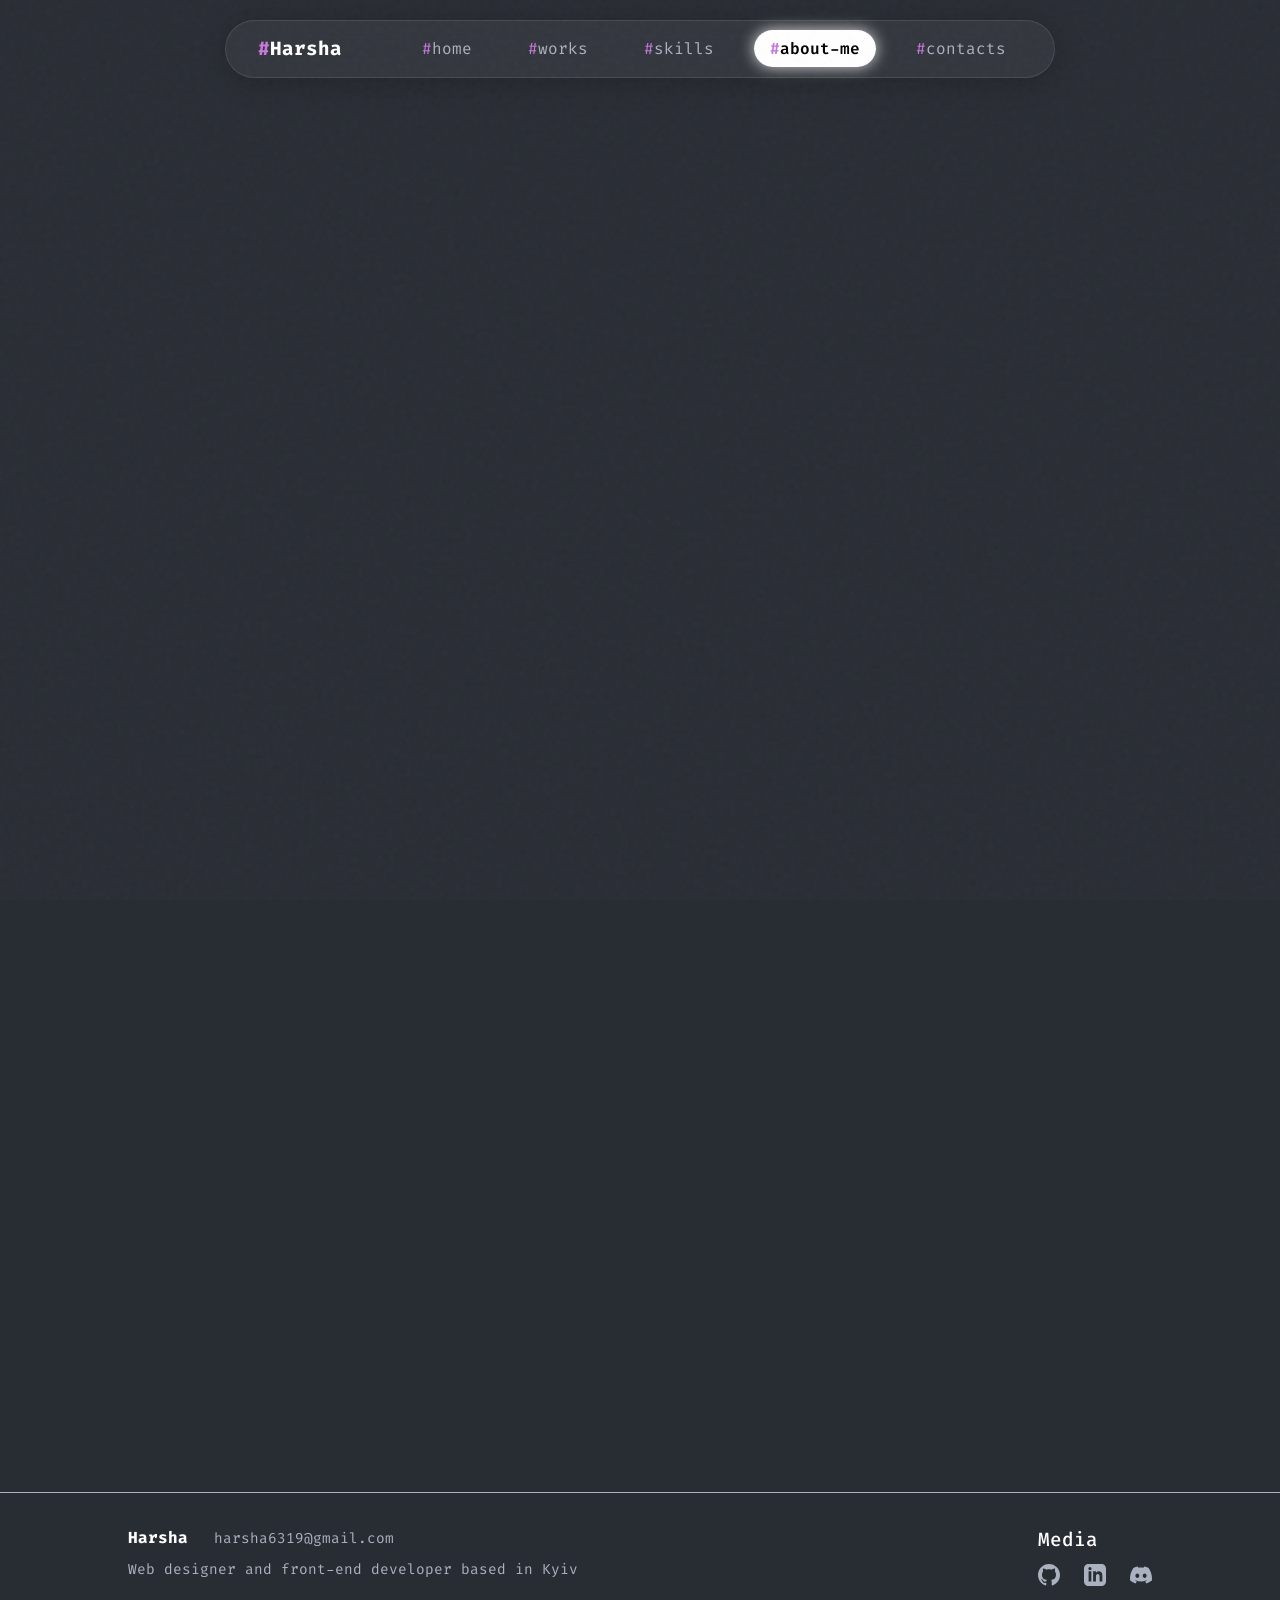
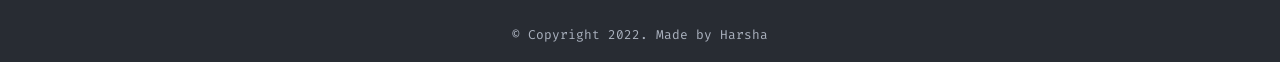
==== about.html @ 367b4598 "added about.html" ====
<!DOCTYPE html>
<html lang="en">
<head>
    <meta charset="UTF-8">
    <meta name="viewport" content="width=device-width, initial-scale=1.0">
    <title>About Me - Harsha</title>
    <link rel="stylesheet" href="style.css">
    <link rel="preconnect" href="https://fonts.googleapis.com">
    <link rel="preconnect" href="https://fonts.gstatic.com" crossorigin>
    <link href="https://fonts.googleapis.com/css2?family=Fira+Code:wght@400;500;600;700&display=swap" rel="stylesheet">
</head>
<body style="overflow-x: hidden;">
    <header class="navbar hidden-on-load">
        <div class="logo"><span class="accent">#</span>Harsha</div>
        <nav>
            <ul class="nav-links">
                <li><a href="index.html#home"><span class="accent">#</span>home</a></li>
                <li><a href="projects.html"><span class="accent">#</span>works</a></li>
                <li><a href="index.html#skills"><span class="accent">#</span>skills</a></li>
                <li><a href="about.html" class="active"><span class="accent">#</span>about-me</a></li>
                <li><a href="index.html#contacts"><span class="accent">#</span>contacts</a></li>
            </ul>
        </nav>
    </header>

    <main style="max-width: 1400px; padding: 160px 4% 0; margin-bottom: 2rem;">
        <section class="about-full-page animate-on-scroll">
            
            <!-- Context Block -->
            <div class="about-story">
                <h1 class="gradient-text stagger-1 text-reveal">My Digital Journey</h1>
                <h3 class="stagger-2 text-reveal" >Front-end Engineer blending logic with vivid aesthetics.</h3>
                
                <div class="story-paragraphs stagger-3 text-reveal">
                    <p>Currently pursuing software development at <strong style="color:#C778DD; font-weight: 600;">NxtWave Institute of Advanced Technologies (NIAT)</strong>, where I am building a solid foundation in full-stack development using the <span class="code-hl hl-purple">MERN stack</span> (<span class="code-hl hl-green">MongoDB</span>, <span class="code-hl hl-blue">Express.js</span>, <span class="code-hl hl-blue">React</span>, <span class="code-hl hl-green">Node.js</span>). I also have hands-on knowledge of <span class="code-hl hl-yellow">Python</span> and <span class="code-hl hl-orange">SQL</span>, which I use for problem-solving, data handling, and backend logic implementation.</p>
                    <p>The program emphasizes practical, project-based learning, enabling me to design and develop real-world applications, work with <span class="code-hl hl-purple">RESTful APIs</span>, and understand scalable <span class="code-hl hl-blue">system architecture</span>. Through continuous practice and building, I am improving my ability to write clean, efficient, and maintainable code.</p>
                    <p>I am highly curious and eager to learn new technologies, consistently exploring areas such as <span class="code-hl hl-yellow">AI-driven systems</span>, automation, and intelligent application development. Alongside my technical journey, I am deeply interested in entrepreneurship and actively think about how to turn ideas into <span class="code-hl hl-green">real products</span>. I enjoy experimenting with new concepts, solving meaningful problems, and building solutions that can scale and create real impact.</p>
                </div>
                
                <a href="index.html#contacts" class="btn btn-primary stagger-4 text-reveal" style="margin-top: 2rem;">Let's build something -></a>
            </div>

            <!-- Parallax Collage Grid -->
            <div class="collage-grid stagger-4 text-reveal">
                <div class="collage-item img-1">
                    <img src="assets/ai_boy_entrepreneur.png" alt="AI Tech Entrepreneur">
                </div>
                <div class="collage-item img-2">
                    <img src="assets/dev_boy_workspace.png" alt="Male Developer UI Workspace">
                </div>
                <div class="collage-item img-3 box-glow">
                    <div class="glass-orb">
                        <code>const create = () => {<br>&nbsp;&nbsp;return "Magic";<br>}</code>
                    </div>
                </div>
            </div>

        </section>
    </main>

    <!-- Basic Footer copy -->
    <footer>
        <div class="footer-content">
            <div class="footer-brand">
                <div class="logo">Harsha <span>harsha6319@gmail.com</span></div>
                <p>Web designer and front-end developer based in Kyiv</p>
            </div>
            <div class="footer-socials">
                <h3>Media</h3>
                <div class="social-icons">
                    <a href="https://github.com/Harsha6319" target="_blank" aria-label="GitHub"><svg fill="currentColor" viewBox="0 0 24 24" width="22" height="22"><path d="M12 0c-6.626 0-12 5.373-12 12 0 5.302 3.438 9.8 8.207 11.387.599.111.793-.261.793-.577v-2.234c-3.338.726-4.033-1.416-4.033-1.416-.546-1.387-1.333-1.756-1.333-1.756-1.089-.745.083-.729.083-.729 1.205.084 1.839 1.237 1.839 1.237 1.07 1.834 2.807 1.304 3.492.997.107-.775.418-1.305.762-1.604-2.665-.305-5.467-1.334-5.467-5.931 0-1.311.469-2.381 1.236-3.221-.124-.303-.535-1.524.117-3.176 0 0 1.008-.322 3.301 1.23.957-.266 1.983-.399 3.003-.404 1.02.005 2.047.138 3.006.404 2.291-1.552 3.297-1.23 3.297-1.23.653 1.653.242 2.874.118 3.176.77.84 1.235 1.911 1.235 3.221 0 4.609-2.807 5.624-5.479 5.921.43.372.823 1.102.823 2.222v3.293c0 .319.192.694.801.576 4.765-1.589 8.199-6.086 8.199-11.386 0-6.627-5.373-12-12-12z"/></svg></a>
                    <a href="https://www.linkedin.com/in/harsha-praneeth-446b1736b" target="_blank" aria-label="LinkedIn"><svg fill="currentColor" viewBox="0 0 24 24" width="22" height="22"><path d="M19 0h-14c-2.761 0-5 2.239-5 5v14c0 2.761 2.239 5 5 5h14c2.762 0 5-2.239 5-5v-14c0-2.761-2.238-5-5-5zm-11 19h-3v-11h3v11zm-1.5-12.268c-.966 0-1.75-.79-1.75-1.764s.784-1.764 1.75-1.764 1.75.79 1.75 1.764-.783 1.764-1.75 1.764zm13.5 12.268h-3v-5.604c0-3.368-4-3.113-4 0v5.604h-3v-11h3v1.765c1.396-2.586 7-2.777 7 2.476v6.759z"/></svg></a>
                    <a href="https://discordapp.com/users/harsha05985" target="_blank" aria-label="Discord"><svg fill="currentColor" viewBox="0 0 24 24" width="22" height="22"><path d="M20.317 4.3698a19.7913 19.7913 0 00-4.8851-1.5152.0741.0741 0 00-.0785.0371c-.211.3753-.4447.8648-.6083 1.2495-1.8447-.2762-3.68-.2762-5.4868 0-.1636-.3933-.4058-.8742-.6177-1.2495a.077.077 0 00-.0785-.037 19.7363 19.7363 0 00-4.8852 1.515.0699.0699 0 00-.0321.0277C.5334 9.0458-.319 13.5799.0992 18.0578a.0824.0824 0 00.0312.0561c2.0528 1.5076 4.0413 2.4228 5.9929 3.0294a.0777.0777 0 00.0842-.0276c.4616-.6304.8731-1.2952 1.226-1.9942a.076.076 0 00-.0416-.1057c-.6528-.2476-1.2743-.5495-1.8722-.8923a.077.077 0 01-.0076-.1277c.1258-.0943.2517-.1923.3718-.2914a.0743.0743 0 01.0776-.0105c3.9278 1.7933 8.18 1.7933 12.0614 0a.0739.0739 0 01.0785.0095c.1202.099.246.1981.3728.2924a.077.077 0 01-.0066.1276 12.2986 12.2986 0 01-1.873.8914.0766.0766 0 00-.0407.1067c.3604.698.7719 1.3628 1.225 1.9932a.076.076 0 00.0842.0286c1.961-.6067 3.9495-1.5219 6.0023-3.0294a.077.077 0 00.0313-.0552c.5004-5.177-.8382-9.6739-3.5485-13.6604a.061.061 0 00-.0312-.0286zM8.02 15.3312c-1.1825 0-2.1569-1.0857-2.1569-2.419 0-1.3332.9555-2.4189 2.157-2.4189 1.2108 0 2.1757 1.0952 2.1568 2.419 0 1.3332-.9555 2.4189-2.1569 2.4189zm7.9748 0c-1.1825 0-2.1569-1.0857-2.1569-2.419 0-1.3332.9554-2.4189 2.1569-2.4189 1.2108 0 2.1757 1.0952 2.1568 2.419 0 1.3332-.946 2.4189-2.1568 2.4189Z"/></svg></a>
                </div>
            </div>
        </div>
        <div class="footer-bottom">
            <p>&copy; Copyright 2022. Made by Harsha</p>
        </div>
    </footer>
    <script src="script.js"></script>
</body>
</html>
---- style.css ----
:root {
    --bg-color: #282C33;
    --primary-color: #C778DD;
    --text-main: #FFFFFF;
    --text-muted: #ABB2BF;
    --border-color: #ABB2BF;
    --btn-hover-scale: 1.05;
}

* {
    margin: 0;
    padding: 0;
    box-sizing: border-box;
    font-family: 'Fira Code', monospace;
}

.small_logo {
    width: 60px;
    height: 60px;
    /* border-radius: 50%; */
    object-fit: cover;
    position: absolute;
    top: 50px;
}

html {
    scroll-behavior: smooth;
}

body {
    background-color: var(--bg-color);
    color: var(--text-muted);
    line-height: 1.6;
    overflow-x: hidden;
}

h1,
h2,
h3,
h4,
h5,
h6 {
    color: var(--text-main);
    font-weight: 500;
}

a {
    text-decoration: none;
    color: inherit;
    transition: color 0.3s ease;
}

.accent {
    color: var(--primary-color);
}

.highlight {
    color: var(--text-main);
}

/* Base Animations (like Framer template) */
.hidden-on-load {
    opacity: 0;
    transform: translateY(-20px);
    animation: fadeInDown 0.8s forwards ease-out;
}

.text-reveal {
    opacity: 0;
    transform: translateY(30px);
    animation: fadeInUp 0.8s forwards cubic-bezier(0.175, 0.885, 0.32, 1.275);
}

.stagger-1 {
    animation-delay: 0.1s;
}

.stagger-2 {
    animation-delay: 0.3s;
}

.stagger-3 {
    animation-delay: 0.5s;
}

.stagger-4 {
    animation-delay: 0.7s;
}

@keyframes fadeInDown {
    to {
        opacity: 1;
        transform: translateY(0);
    }
}

@keyframes fadeInUp {
    to {
        opacity: 1;
        transform: translateY(0);
    }
}

/* Scroll Animations */
.animate-on-scroll {
    opacity: 0;
    transform: translateY(40px);
    transition: opacity 0.8s cubic-bezier(0.175, 0.885, 0.32, 1.275), transform 0.8s cubic-bezier(0.175, 0.885, 0.32, 1.275);
}

.animate-on-scroll.is-visible {
    opacity: 1;
    transform: translateY(0);
}

.animate-card {
    opacity: 0;
    transform: translateY(40px);
    transition: all 0.6s cubic-bezier(0.175, 0.885, 0.32, 1.275);
}

.is-visible .animate-card {
    opacity: 1;
    transform: translateY(0);
}

.animate-scale {
    opacity: 0;
    transform: scale(0.9);
    transition: all 0.6s cubic-bezier(0.175, 0.885, 0.32, 1.275);
}

.is-visible .animate-scale {
    opacity: 1;
    transform: scale(1);
}

/* Navbar */
.navbar {
    display: flex;
    align-items: center;
    justify-content: space-between;
    padding: 0.8rem 2rem;
    position: fixed;
    top: 20px;
    left: 50%;
    transform: translateX(-50%);
    background: rgba(255, 255, 255, 0.05);
    backdrop-filter: blur(16px);
    -webkit-backdrop-filter: blur(16px);
    border: 1px solid rgba(255, 255, 255, 0.1);
    border-radius: 50px;
    box-shadow: 0 4px 30px rgba(0, 0, 0, 0.2);
    z-index: 1000;
    gap: 4rem;
    transition: all 0.3s ease;
    width: max-content;
}

.navbar.hidden-on-load {
    opacity: 0;
    transform: translate(-50%, -40px);
    animation: fadeInPill 0.8s forwards ease-out 0.2s;
}

@keyframes fadeInPill {
    to {
        opacity: 1;
        transform: translate(-50%, 0);
    }
}

.logo {
    font-size: 1.2rem;
    font-weight: 700;
    color: var(--text-main);
}

.nav-links {
    list-style: none;
    display: flex;
    gap: 1.5rem;
}

.nav-links a {
    color: var(--text-muted);
    position: relative;
    padding: 0.5rem 1rem;
    border-radius: 50px;
    transition: all 0.3s ease;
}

.nav-links a:hover {
    color: var(--text-main);
    background: rgba(255, 255, 255, 0.1);
}

.nav-links a.active {
    color: #000000;
    background: #FFFFFF;
    box-shadow: 0 0 15px rgba(255, 255, 255, 0.8);
    font-weight: 600;
}

/* Main Container */
main {
    max-width: 1024px;
    margin: 0 auto;
    padding: 100px 5% 0 5%;
}

.section {
    margin-top: 5rem;
    margin-bottom: 5rem;
}

.section-header {
    display: flex;
    justify-content: space-between;
    align-items: center;
    margin-bottom: 3rem;
}

.section-header h2 {
    font-size: 2rem;
    display: flex;
    align-items: center;
}

.section-header h2::after {
    content: '';
    display: inline-block;
    width: 300px;
    height: 1px;
    background: var(--primary-color);
    margin-left: 20px;
    opacity: 0.5;
}

/* Hero Section */
.hero {
    display: flex;
    align-items: center;
    justify-content: space-between;
    min-height: 70vh;
    gap: 4rem;
    position: relative;
    margin-top: 0;
    /* Remove .section spacing so it hits the roof */
}

/* Base Grain Background Element Filter */
body::after {
    content: '';
    position: fixed;
    top: 0;
    left: 0;
    right: 0;
    bottom: 0;
    z-index: 99999;
    pointer-events: none;
    background-image: url('data:image/svg+xml;utf8,%3Csvg viewBox="0 0 200 200" xmlns="http://www.w3.org/2000/svg"%3E%3Cfilter id="noiseFilter"%3E%3CfeTurbulence type="fractalNoise" baseFrequency="0.75" numOctaves="3" stitchTiles="stitch"/%3E%3C/filter%3E%3Crect width="100%25" height="100%25" filter="url(%23noiseFilter)" opacity="0.04"/%3E%3C/svg%3E');
}

/* Framer-Style Concentric Rings Parallax Tracking */
.hero::before {
    content: '';
    position: absolute;
    top: -100px;
    bottom: -100px;
    /* Shift up precisely to the top monitor edge */
    left: 50%;
    transform: translateX(-50%);
    width: 100vw;
    /* Massive edge-to-edge coverage */
    z-index: -2;
    background-image:
        repeating-radial-gradient(circle at center, transparent 0, transparent 50px, rgba(255, 255, 255, 0.03) 51px, transparent 52px);
    background-attachment: fixed;
    pointer-events: none;
}

/* Large Soft Glowing Ambient Spots */
.hero::after {
    content: '';
    position: absolute;
    top: -100px;
    bottom: 0;
    /* Shift up precisely to the top monitor edge */
    left: 50%;
    transform: translateX(-50%);
    width: 100vw;
    /* Massive edge-to-edge coverage */
    z-index: -1;
    background-image:
        radial-gradient(circle at 80% 20%, rgba(199, 120, 221, 0.15) 0%, transparent 60%),
        radial-gradient(circle at 20% 80%, rgba(0, 166, 81, 0.08) 0%, transparent 50%);
    pointer-events: none;
    -webkit-mask-image: linear-gradient(to bottom, black 70%, transparent 100%);
    mask-image: linear-gradient(to bottom, black 70%, transparent 100%);
}

/* 4-Pointed Particles Pulse Engine */
.framer-sparkle {
    position: absolute;
    width: 15px;
    height: 15px;
    background: var(--text-main);
    clip-path: polygon(50% 0%, 61% 35%, 100% 50%, 61% 65%, 50% 100%, 39% 65%, 0% 50%, 39% 35%);
    animation: pulseSparkle 4s infinite cubic-bezier(0.4, 0, 0.2, 1);
    opacity: 0.5;
    z-index: -1;
}

@keyframes pulseSparkle {

    0%,
    100% {
        transform: scale(0.6) rotate(0deg);
        opacity: 0.1;
    }

    50% {
        transform: scale(1.1) rotate(90deg);
        opacity: 0.8;
    }
}

/* Local particle positioning seeds */
.s1 {
    top: 15%;
    left: 10%;
    animation-delay: 0s;
}

.s2 {
    top: 75%;
    left: 80%;
    width: 22px;
    height: 22px;
    animation-delay: 1.2s;
    background: rgba(199, 120, 221, 0.8);
}

.s3 {
    top: 50%;
    left: 45%;
    width: 12px;
    height: 12px;
    animation-delay: 2.5s;
    background: rgba(0, 166, 81, 0.6);
}

.s4 {
    top: 25%;
    left: 85%;
    width: 8px;
    height: 8px;
    animation-delay: 0.7s;
}

.hero-content {
    flex: 1 1 50%;
    max-width: 550px;
}

.hero-content h1 {
    font-size: 2.2rem;
    margin-bottom: 2rem;
    line-height: 1.3;
}

.hero-content p {
    font-size: 1rem;
    margin-bottom: 2.5rem;
}

.hero-illustration {
    position: absolute;
    top: -100px;
    left: 50%;
    transform: translateX(-50%);
    /* Shifts the image up past the navbar to absolute 0px */
    width: 100vw;
    height: 100vh;
    z-index: -1;
    pointer-events: none;
    overflow: hidden;
    display: flex;
    align-items: center;
    justify-content: center;
}

.hero-img-placeholder {
    width: 100%;
    height: 100%;
}

.hero-img-placeholder img {
    width: 100% !important;
    max-width: none !important;
    height: 100% !important;
    object-fit: cover !important;
    border-radius: 0 !important;
    opacity: 0.6;
    -webkit-mask-image: radial-gradient(ellipse at 80% 50%, black 0%, transparent 70%);
    mask-image: radial-gradient(ellipse at 80% 50%, black 0%, transparent 70%);
}

/* Buttons */
.btn {
    display: inline-block;
    padding: 0.6rem 1.8rem;
    border: 2px solid var(--primary-color);
    border-radius: 50px;
    background: transparent;
    color: var(--text-main);
    cursor: pointer;
    transition: all 0.3s cubic-bezier(0.175, 0.885, 0.32, 1.275);
    text-transform: capitalize;
    font-weight: 600;
}

.btn-primary {
    border-color: var(--primary-color);
    box-shadow: 0 0 20px rgba(199, 120, 221, 0.6);
    text-shadow: 0 0 5px rgba(199, 120, 221, 0.5);
}

.pulse-anim {
    animation: pulseAttention 2s infinite cubic-bezier(0.66, 0, 0, 1);
}

.pulse-anim:hover {
    animation: none;
    box-shadow: 0 0 30px rgba(199, 120, 221, 0.9);
}

@keyframes pulseAttention {
    0% {
        transform: scale(1);
        box-shadow: 0 0 20px rgba(199, 120, 221, 0.6), 0 0 0 0 rgba(199, 120, 221, 0.8);
    }

    70% {
        transform: scale(1.05);
        box-shadow: 0 0 20px rgba(199, 120, 221, 0.6), 0 0 0 15px rgba(199, 120, 221, 0);
    }

    100% {
        transform: scale(1);
        box-shadow: 0 0 20px rgba(199, 120, 221, 0.6), 0 0 0 0 rgba(199, 120, 221, 0);
    }
}

.btn-primary:hover {
    background: var(--primary-color);
    color: #000;
    transform: scale(var(--btn-hover-scale));
}

.btn-outline {
    border-color: var(--border-color);
    color: var(--text-main);
}

.btn-outline:hover {
    border-color: var(--primary-color);
    background: rgba(199, 120, 221, 0.1);
    transform: scale(var(--btn-hover-scale));
}

/* Quote */
.quote-section {
    display: flex;
    justify-content: center;
}

.quote-box {
    border: 1px solid var(--border-color);
    padding: 2rem;
    position: relative;
    max-width: 600px;
    background: var(--bg-color);
    font-size: 1.2rem;
}

.quote-box::after {
    content: '"';
    position: absolute;
    top: -25px;
    left: 20px;
    background: var(--bg-color);
    padding: 0 10px;
    font-size: 3rem;
    color: var(--border-color);
    line-height: 1;
}

.quote-author {
    border: 1px solid var(--border-color);
    border-top: none;
    padding: 0.5rem 1rem;
    position: absolute;
    right: 0;
    bottom: -43px;
    background: var(--bg-color);
}

/* Projects */
.projects-grid {
    display: grid;
    grid-template-columns: repeat(auto-fill, minmax(300px, 1fr));
    gap: 1.5rem;
}

.project-card {
    border: 1px solid rgba(255, 255, 255, 0.05);
    /* very soft border */
    border-radius: 16px;
    /* modern curving */
    display: flex;
    flex-direction: column;
    background: rgba(40, 44, 51, 0.4);
    backdrop-filter: blur(12px);
    -webkit-backdrop-filter: blur(12px);
    overflow: hidden;
    /* masks the image nicely */
    transition: all 0.4s cubic-bezier(0.175, 0.885, 0.32, 1.275);
}

.project-card:hover {
    border-color: var(--primary-color);
    box-shadow: 0 15px 35px rgba(199, 120, 221, 0.15);
    transform: translateY(-10px);
}

.project-img {
    height: 180px;
    border-bottom: 1px solid rgba(255, 255, 255, 0.05);
    background-size: cover;
    background-position: center;
    position: relative;
    overflow: hidden;
}

.project-img::before {
    content: '';
    position: absolute;
    top: 0;
    left: 0;
    right: 0;
    bottom: 0;
    background: rgba(40, 44, 51, 0.3);
    transition: background 0.3s;
}

.project-card:hover .project-img::before {
    background: rgba(40, 44, 51, 0);
}

/* Project Screenshots */
.project-img.rps-bg {
    background-image: url('assets/proj_rps.png');
}

.project-img.ttt-bg {
    background-image: url('assets/proj_ttt.png');
}

.project-img.curr-bg {
    background-image: url('assets/proj_curr.png');
}

.project-tech {
    padding: 1rem;
    border-bottom: 1px solid rgba(255, 255, 255, 0.05);
    display: flex;
    flex-wrap: wrap;
    gap: 0.5rem;
}

.project-tech span {
    font-size: 0.75rem;
    color: var(--text-main);
    background: rgba(199, 120, 221, 0.1);
    border: 1px solid rgba(199, 120, 221, 0.2);
    padding: 0.2rem 0.6rem;
    border-radius: 50px;
    font-weight: 500;
}

.project-info {
    padding: 1rem;
    flex-grow: 1;
    display: flex;
    flex-direction: column;
}

.project-info h3 {
    margin-bottom: 0.5rem;
    font-size: 1.4rem;
}

.project-info p {
    margin-bottom: 1rem;
    flex-grow: 1;
    color: var(--text-muted);
}

/* Infinite Marquee */
.marquee-section {
    width: 110vw;
    position: relative;
    left: 50%;
    transform: translateX(-50%) rotate(-3deg);
    margin-top: 6rem;
    margin-bottom: 6rem;
    overflow: hidden;
    background: var(--primary-color);
    padding: 0.75rem 0;
    display: flex;
    box-shadow: 0 4px 20px rgba(199, 120, 221, 0.2);
    z-index: 10;
}

.marquee-container {
    display: flex;
    white-space: nowrap;
    overflow: hidden;
    width: 100%;
}

.marquee-content {
    display: flex;
    white-space: nowrap;
    animation: scrollMarquee 25s linear infinite;
    width: max-content;
}

.marquee-content span {
    font-size: 1.1rem;
    font-weight: 700;
    color: #1a1a1a;
    padding: 0 1.5rem;
    display: inline-flex;
    align-items: center;
    text-transform: uppercase;
    letter-spacing: 2px;
}

.marquee-content span .accent {
    font-size: 1rem;
    margin-left: 1.5rem;
    color: #1a1a1a;
}

@keyframes scrollMarquee {
    0% {
        transform: translateX(0);
    }

    100% {
        transform: translateX(-50%);
    }
}

.marquee-section:hover .marquee-content {
    animation-play-state: paused;
}

/* Skills */
.skills-content {
    display: flex;
    gap: 3rem;
    align-items: center;
}

.skills-illustration {
    flex: 1;
    position: relative;
    min-height: 200px;
}

.shapes-container {
    display: flex;
    position: relative;
}

/* CSS Decorative Shapes for Skills section */
.square-grid {
    display: grid;
    grid-template-columns: repeat(5, 1fr);
    gap: 6px;
    width: 60px;
    height: 60px;
    margin-top: 50px;
    margin-left: 20px;
}

.dot {
    width: 4px;
    height: 4px;
    background-color: var(--border-color);
    border-radius: 50%;
}

.outline-box {
    border: 1px solid var(--primary-color);
    width: 80px;
    height: 80px;
    position: absolute;
    top: 0;
    right: 20%;
}

.outline-box.small {
    width: 50px;
    height: 50px;
    border-color: var(--border-color);
    top: auto;
    bottom: -20px;
    right: 40%;
}

.skills-grid {
    flex: 2;
    display: flex;
    flex-wrap: wrap;
    align-content: flex-start;
    gap: 1rem;
    justify-content: flex-end;
}

.skill-box {
    border: 1px solid var(--border-color);
    width: calc(33% - 1rem);
    min-width: 130px;
    background-color: var(--bg-color);
}

.skill-box:hover {
    border-color: var(--text-main);
    box-shadow: 0 4px 15px rgba(255, 255, 255, 0.05);
}

.skill-title {
    padding: 0.5rem;
    border-bottom: 1px solid var(--border-color);
    font-weight: 500;
    color: var(--text-main);
}

.skill-items {
    padding: 0.75rem;
    font-size: 0.85rem;
    line-height: 1.8;
    color: var(--text-muted);
    display: flex;
    flex-direction: column;
    gap: 0.6rem;
}

.skill-items span {
    font-family: inherit;
    font-weight: 500;
}

/* Syntax Highlighting Colors */
.syn-func {
    color: #61AFEF;
}

/* Blue (Functions) */
.syn-string {
    color: #98C379;
}

/* Green (Strings) */
.syn-tag {
    color: #E5C07B;
}

/* Yellow (Tags/Classes) */
.syn-var {
    color: #E06C75;
}

/* Red (Variables) */
.syn-keyword {
    color: #C678DD;
}

/* Purple (Keywords) */
.syn-punct {
    color: #56B6C2;
}

/* Cyan (Punctuation) */
.syn-num {
    color: #D19A66;
}

/* Orange (Numbers/Booleans) */

/* About Me */
.about-content {
    display: flex;
    gap: 3rem;
    align-items: center;
}

.about-text {
    flex: 1;
}

.about-text p {
    margin-bottom: 1rem;
}

.about-illustration {
    flex: 1;
    display: flex;
    justify-content: flex-end;
    position: relative;
}

.about-illustration::after {
    content: '';
    position: absolute;
    bottom: -20px;
    right: 20px;
    width: 60px;
    height: 60px;
    border-bottom: 2px solid var(--primary-color);
    border-right: 2px solid var(--primary-color);
}

/* Contacts */
.contacts-wrapper {
    display: flex;
    justify-content: space-between;
    gap: 2rem;
    align-items: center;
}

.contacts-text {
    flex: 1;
}

.contacts-box {
    border: 1px solid var(--border-color);
    padding: 1rem;
    display: flex;
    flex-direction: column;
    gap: 0.75rem;
    background-color: var(--bg-color);
}

.contacts-box:hover {
    border-color: var(--primary-color);
}

.contacts-box h3 {
    margin-bottom: 0.25rem;
    font-size: 1rem;
}

.contacts-box a {
    color: var(--text-muted);
}

.contacts-box a:hover {
    color: var(--text-main);
}

/* Footer */
footer {
    border-top: 1px solid var(--border-color);
    padding: 2rem 5% 1rem 5%;
    margin-top: 3rem;
}

.footer-content {
    display: flex;
    justify-content: space-between;
    max-width: 1024px;
    margin: 0 auto 2rem auto;
}

.footer-brand .logo {
    font-size: 1rem;
}

.footer-brand .logo span {
    color: var(--text-muted);
    font-weight: 400;
    margin-left: 1rem;
    font-size: 0.9rem;
}

.footer-brand p {
    margin-top: 0.5rem;
    font-size: 0.9rem;
}

.footer-socials h3 {
    margin-bottom: 0.5rem;
    font-size: 1.2rem;
}

.social-icons {
    display: flex;
    gap: 1.5rem;
}

.social-icons a {
    color: var(--text-muted);
    transition: color 0.3s ease, transform 0.3s ease;
    display: inline-block;
}

.social-icons a:hover {
    color: var(--primary-color);
    transform: translateY(-3px) scale(1.1);
}

/* Glassmorphism Social Contact Cards */
.contacts-links-grid {
    flex: 1;
    display: grid;
    grid-template-columns: repeat(auto-fit, minmax(200px, 1fr));
    gap: 1.5rem;
    width: 100%;
}

.social-card {
    display: flex;
    align-items: center;
    gap: 1rem;
    padding: 1.2rem;
    background: rgba(40, 44, 51, 0.6);
    border: 1px solid rgba(255, 255, 255, 0.05);
    border-radius: 12px;
    -webkit-backdrop-filter: blur(12px);
    backdrop-filter: blur(12px);
    text-decoration: none;
    color: var(--text-main);
    transition: all 0.3s cubic-bezier(0.175, 0.885, 0.32, 1.275);
}

.social-card:hover {
    transform: translateY(-5px);
    background: rgba(199, 120, 221, 0.05);
    border-color: var(--primary-color);
    box-shadow: 0 5px 15px rgba(0, 0, 0, 0.3), inset 0 0 20px rgba(199, 120, 221, 0.1);
}

.social-icon {
    display: flex;
    justify-content: center;
    align-items: center;
    width: 45px;
    height: 45px;
    background: rgba(199, 120, 221, 0.1);
    border-radius: 10px;
    color: var(--primary-color);
    font-size: 1.2rem;
    transition: all 0.3s;
}

.social-card:hover .social-icon {
    background: var(--primary-color);
    color: var(--bg-color);
    transform: scale(1.1) rotate(5deg);
}

.social-info {
    display: flex;
    flex-direction: column;
}

.social-info h4 {
    margin: 0;
    font-size: 1rem;
    font-weight: 500;
}

.social-info span {
    font-size: 0.85rem;
    color: var(--text-muted);
}

.footer-bottom {
    text-align: center;
    color: var(--text-muted);
    font-size: 0.8rem;
}

/* Responsive Media Queries */
@media (max-width: 768px) {
    .section-header h2::after {
        width: 100px;
    }

    .hero,
    .about-content,
    .contacts-wrapper,
    .skills-content,
    .footer-content {
        flex-direction: column;
        align-items: flex-start;
    }

    .hero-content {
        margin-bottom: 2rem;
    }

    .skills-grid {
        justify-content: flex-start;
    }

    .nav-links {
        display: none;
    }
}

/* Top Page Loading Bar for Project Links */
#page-loader {
    position: fixed;
    top: 0;
    left: 0;
    height: 4px;
    width: 0%;
    z-index: 999999;
    background-color: var(--primary-color);
    box-shadow: 0 0 10px currentColor, 0 0 20px currentColor;
    transition: width 0.4s cubic-bezier(0.1, 0, 0.2, 1), opacity 0.3s ease-out;
    pointer-events: none;
    opacity: 0;
    border-radius: 0 4px 4px 0;
}

/* About Page Full Screen Layout */
.about-full-page {
    display: flex;
    align-items: center;
    justify-content: space-between;
    min-height: 80vh;
    gap: 3rem;
}

.about-story {
    flex: 1;
    max-width: 650px;
}

/* Vibrant Readable Text */
.gradient-text {
    font-size: clamp(2.5rem, 5vw, 4rem);
    font-weight: 800;
    line-height: 1.1;
    margin-bottom: 1.5rem;
    background: linear-gradient(135deg, #C778DD 0%, #00A651 80%, #E5C07B 100%);
    -webkit-background-clip: text;
    background-clip: text;
    -webkit-text-fill-color: transparent;
    text-shadow: 0 10px 30px rgba(199, 120, 221, 0.2);
}

.about-story h3 {
    font-size: 1.3rem;
    color: var(--text-main);
    margin-bottom: 2.5rem;
    font-weight: 500;
}

.story-paragraphs p {
    font-size: 1.1rem;
    line-height: 1.9;
    color: var(--text-muted);
    margin-bottom: 1.5rem;
}

.highlight-green {
    color: #00A651;
    font-weight: 600;
    background: rgba(0, 166, 81, 0.1);
    padding: 0 6px;
    border-radius: 4px;
}

/* 3D Animated Photo Collage Grid */
.collage-grid {
    flex: 1;
    position: relative;
    height: 550px;
    width: 100%;
    max-width: 600px;
    perspective: 1500px;
    /* Essential for 3D translation */
    margin-left: 2rem;
}

/* Hover-sensitive floating images */
.collage-item {
    position: absolute;
    border-radius: 16px;
    overflow: hidden;
    box-shadow: 0 25px 50px -12px rgba(0, 0, 0, 0.8), inset 0 0 0 1px rgba(255, 255, 255, 0.05);
    transition: all 0.6s cubic-bezier(0.25, 1, 0.5, 1);
    background: var(--bg-color);
}

.collage-item img {
    width: 100%;
    height: 100%;
    object-fit: cover;
    filter: brightness(0.7) grayscale(0.2);
    transition: all 0.6s ease;
}

.collage-item:hover {
    transform: scale(1.08) translateZ(60px) !important;
    z-index: 20;
    box-shadow: 0 40px 80px -15px rgba(0, 0, 0, 1), inset 0 0 0 2px var(--primary-color);
}

.collage-item:hover img {
    filter: brightness(1.2) grayscale(0);
}

/* Math properties for scatter placement */
.img-1 {
    width: 320px;
    height: 420px;
    top: 5%;
    right: 40%;
    transform: rotate(-6deg) translateZ(10px);
    z-index: 3;
}

.img-2 {
    width: 350px;
    height: 260px;
    bottom: 0%;
    right: 0%;
    transform: rotate(4deg) translateZ(20px);
    z-index: 2;
}

.box-glow {
    width: 200px;
    height: 200px;
    top: -10%;
    right: -5%;
    transform: rotate(12deg) translateZ(0px);
    z-index: 1;
    background: rgba(40, 44, 51, 0.7);
    backdrop-filter: blur(15px);
    border: 1px solid rgba(229, 192, 123, 0.3);
}

.glass-orb {
    width: 100%;
    height: 100%;
    display: flex;
    align-items: center;
    justify-content: center;
    color: #E5C07B;
    padding: 1rem;
    font-size: 0.9rem;
    border-radius: inherit;
    background: radial-gradient(circle at center, rgba(229, 192, 123, 0.1) 0%, transparent 70%);
}

@media (max-width: 1024px) {
    .about-full-page {
        flex-direction: column;
        text-align: left;
        margin-bottom: 10rem;
    }

    .about-story {
        max-width: 100%;
    }

    .collage-grid {
        margin-top: 60px;
        margin-left: 0;
        perspective: 1000px;
        height: 400px;
        transform: scale(0.9);
    }
}

/* Code Snippet Text Highlights for Bios */
.code-hl {
    background: rgba(30, 34, 39, 0.8);
    border: 1px solid rgba(255, 255, 255, 0.08);
    padding: 0.15rem 0.5rem;
    border-radius: 6px;
    font-family: 'Fira Code', monospace;
    font-size: 0.9em;
    display: inline-block;
    box-shadow: inset 0 0 10px rgba(0, 0, 0, 0.5);
    margin: 0 0.2rem;
}

.code-hl.hl-blue {
    color: #61AFEF;
}

.code-hl.hl-yellow {
    color: #E5C07B;
}

.code-hl.hl-green {
    color: #00A651;
}

.code-hl.hl-orange {
    color: #D19A66;
}

.code-hl.hl-purple {
    color: #C778DD;
}

/* Force skills onto individual lines */
.skill-items span {
    display: block;
    margin-bottom: 0.6rem;
}
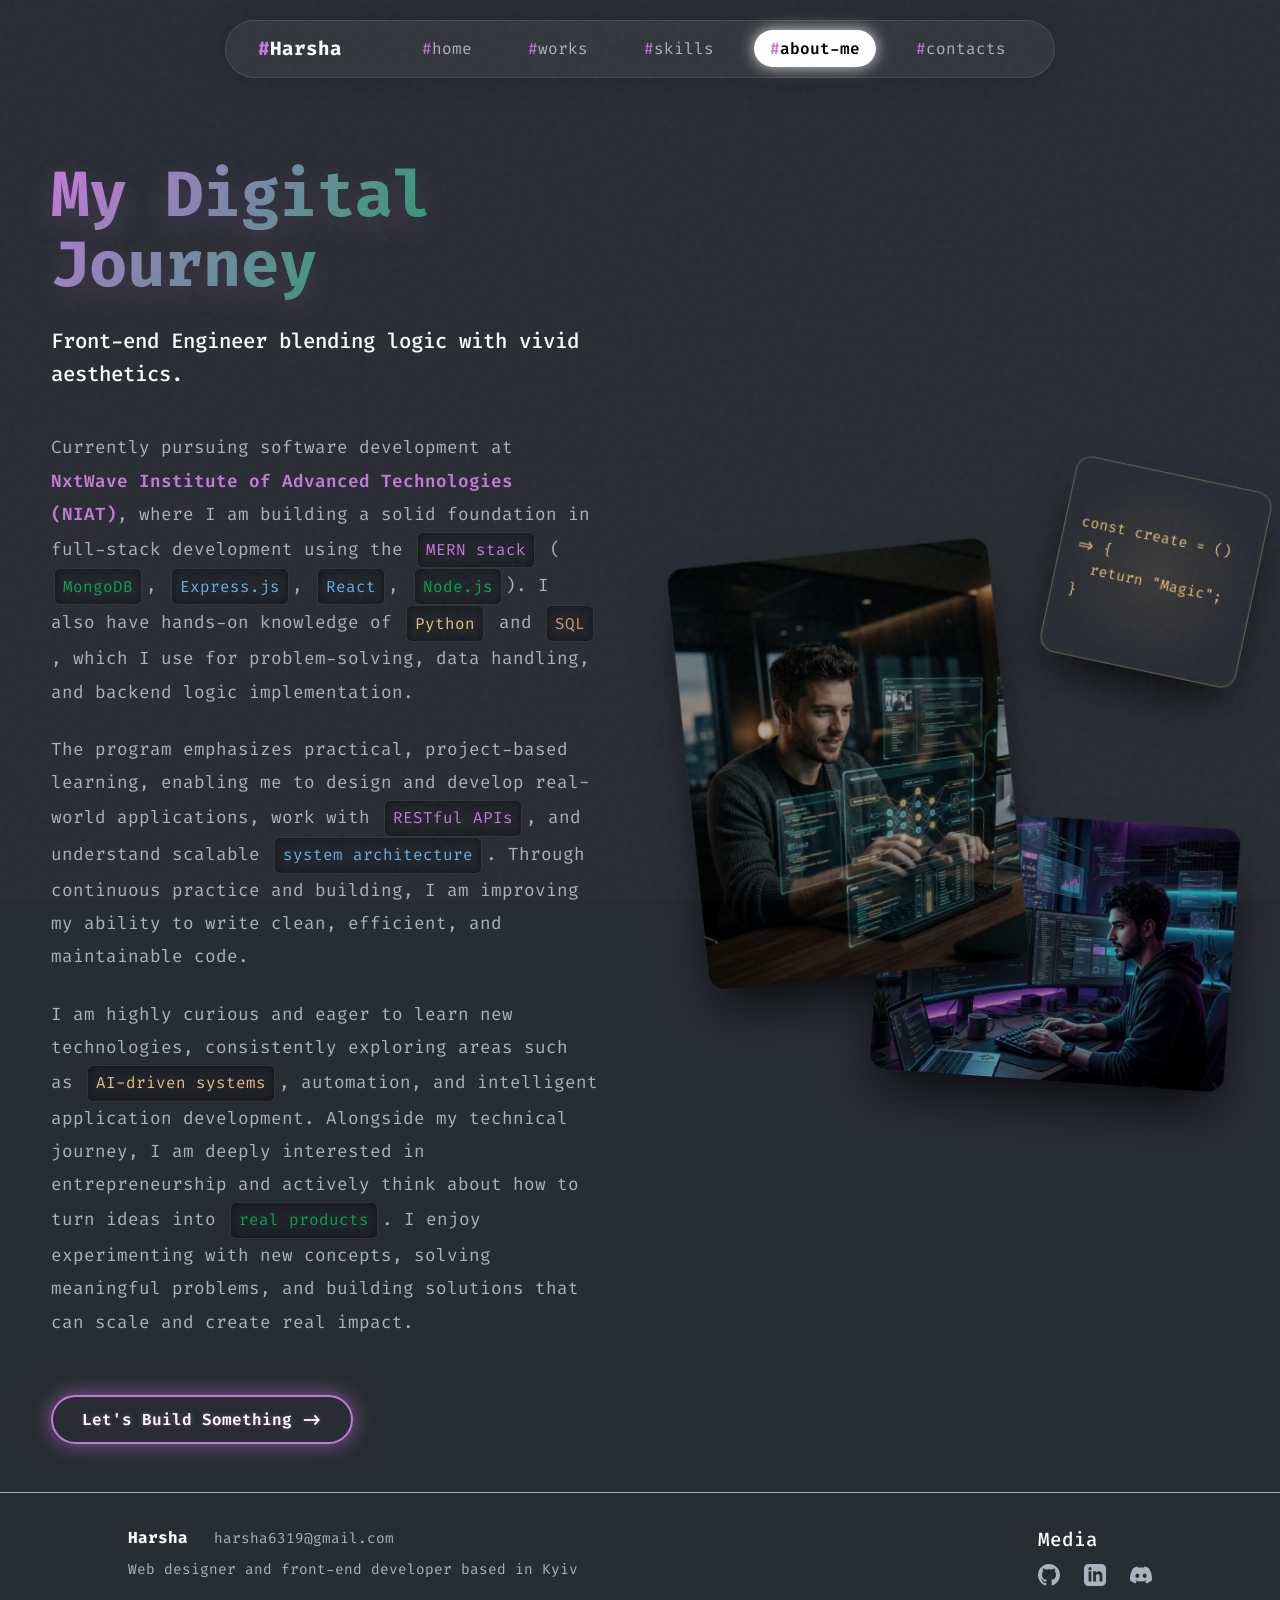
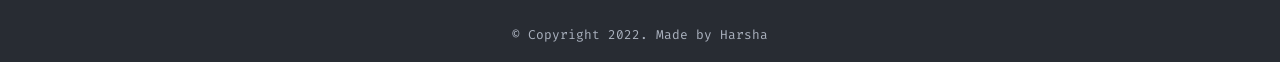
==== commit 8f5b9f9a: "Remove 'assets/' prefix from image sources" ====
--- a/about.html
+++ b/about.html
@@ -43,10 +43,10 @@
             <!-- Parallax Collage Grid -->
             <div class="collage-grid stagger-4 text-reveal">
                 <div class="collage-item img-1">
-                    <img src="assets/ai_boy_entrepreneur.png" alt="AI Tech Entrepreneur">
+                    <img src="ai_boy_entrepreneur.png" alt="AI Tech Entrepreneur">
                 </div>
                 <div class="collage-item img-2">
-                    <img src="assets/dev_boy_workspace.png" alt="Male Developer UI Workspace">
+                    <img src="dev_boy_workspace.png" alt="Male Developer UI Workspace">
                 </div>
                 <div class="collage-item img-3 box-glow">
                     <div class="glass-orb">
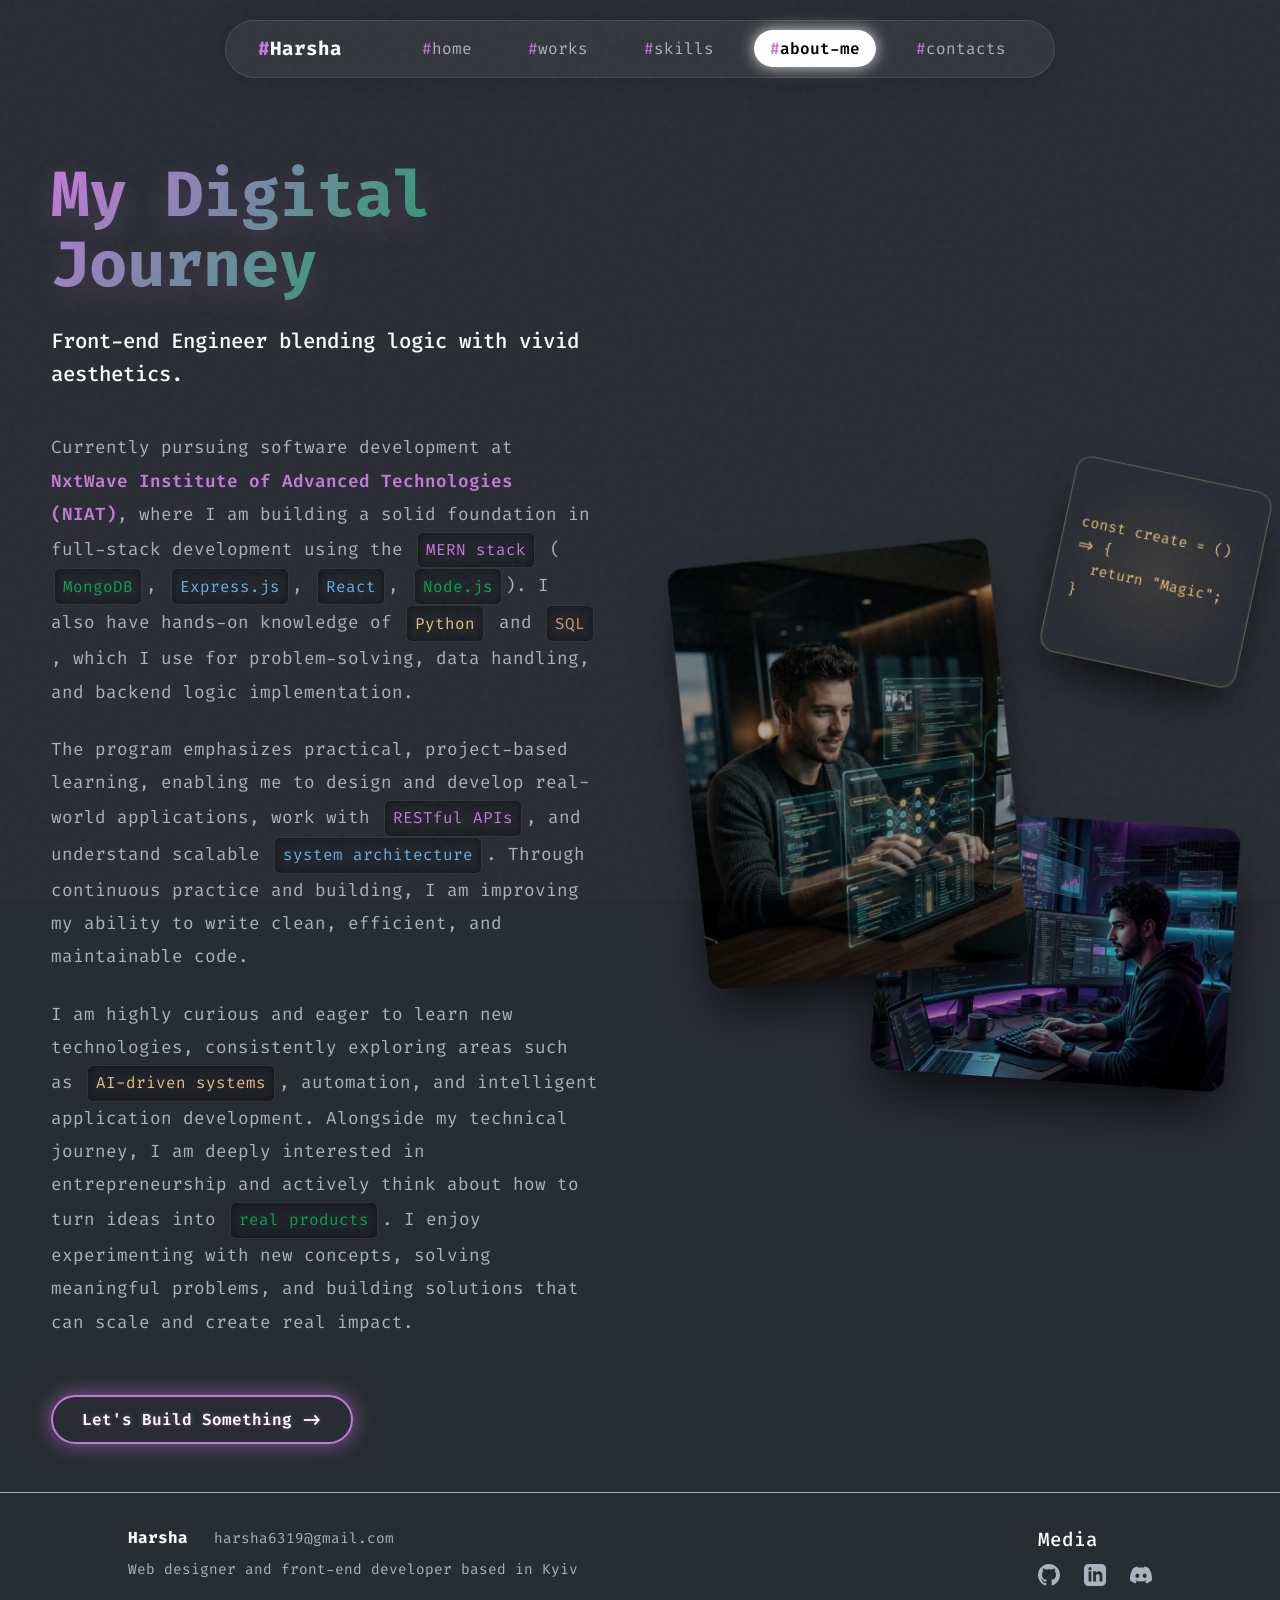
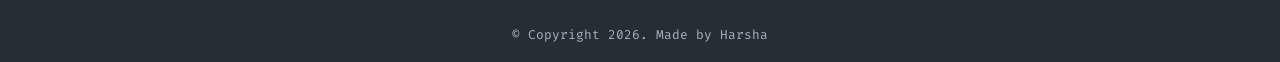
==== commit a5d0b7c0: "Update about.html" ====
--- a/about.html
+++ b/about.html
@@ -75,7 +75,7 @@
             </div>
         </div>
         <div class="footer-bottom">
-            <p>&copy; Copyright 2022. Made by Harsha</p>
+            <p>&copy; Copyright 2026. Made by Harsha</p>
         </div>
     </footer>
     <script src="script.js"></script>
--- a/style.css
+++ b/style.css
@@ -561,15 +561,15 @@
 
 /* Project Screenshots */
 .project-img.rps-bg {
-    background-image: url('assets/proj_rps.png');
+    background-image: url('proj_rps.png');
 }
 
 .project-img.ttt-bg {
-    background-image: url('assets/proj_ttt.png');
+    background-image: url('proj_ttt.png');
 }
 
 .project-img.curr-bg {
-    background-image: url('assets/proj_curr.png');
+    background-image: url('proj_curr.png');
 }
 
 .project-tech {
@@ -1231,4 +1231,4 @@
 .skill-items span {
     display: block;
     margin-bottom: 0.6rem;
-}+}
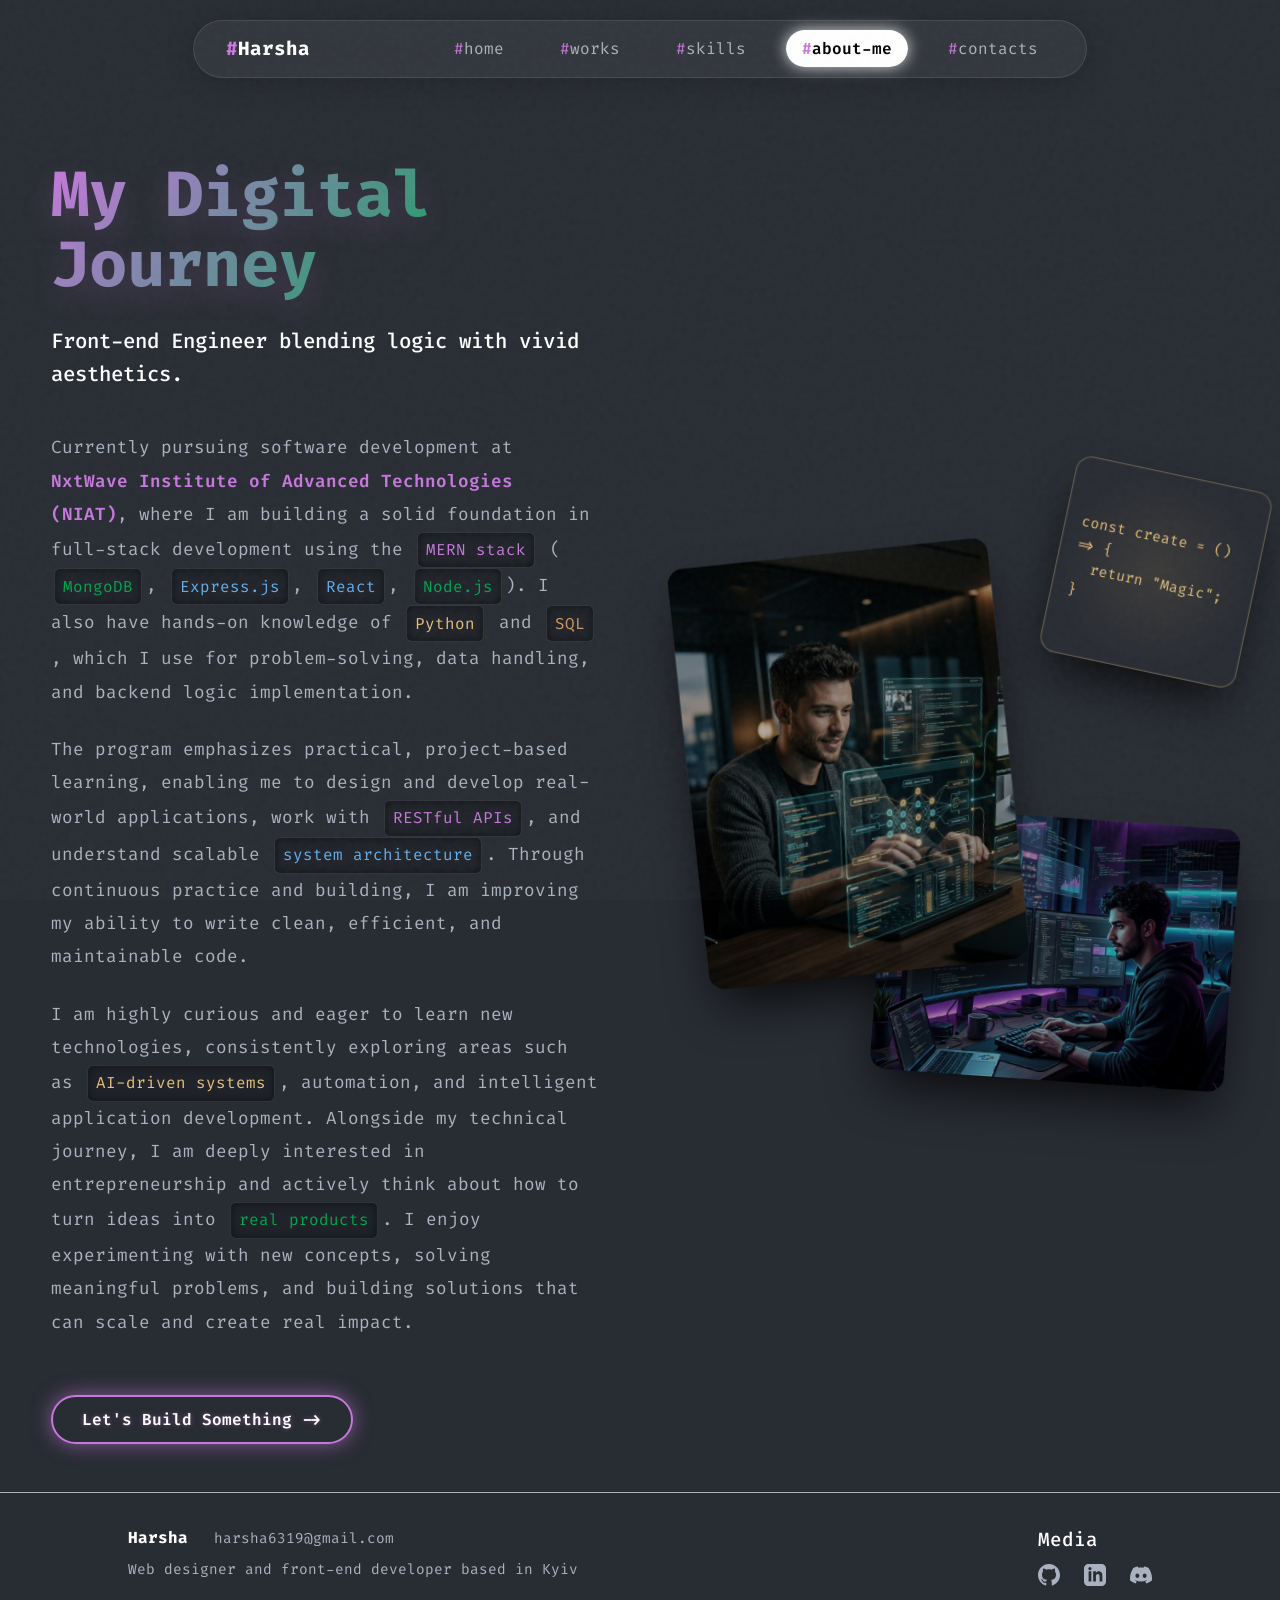
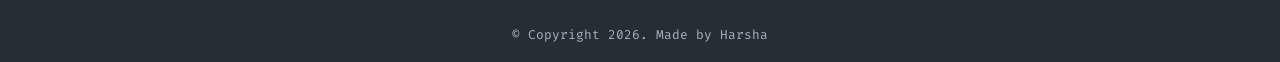
==== commit 92743072: "Add mobile menu toggle to about.html" ====
--- a/about.html
+++ b/about.html
@@ -12,6 +12,11 @@
 <body style="overflow-x: hidden;">
     <header class="navbar hidden-on-load">
         <div class="logo"><span class="accent">#</span>Harsha</div>
+        <div class="menu-toggle" id="mobile-menu">
+            <span class="bar"></span>
+            <span class="bar"></span>
+            <span class="bar"></span>
+        </div>
         <nav>
             <ul class="nav-links">
                 <li><a href="index.html#home"><span class="accent">#</span>home</a></li>
--- a/style.css
+++ b/style.css
@@ -571,7 +571,21 @@
 .project-img.curr-bg {
     background-image: url('proj_curr.png');
 }
-
+.project-img.rtt-bg {
+    background-image: url('proj_rtt.png');
+}
+.project-img.restaurent-bg {
+    background-image: url('proj_restaurent.png');
+}
+.project-img.estate-bg{
+    background-image: url('proj_estate.png');
+}
+.project-img.portfolio-bg{
+    background-image: url('proj_portfolio.png');
+}
+.project-img.nexora-bg{
+    background-image: url('proj_nexora.png');
+}
 .project-tech {
     padding: 1rem;
     border-bottom: 1px solid rgba(255, 255, 255, 0.05);
